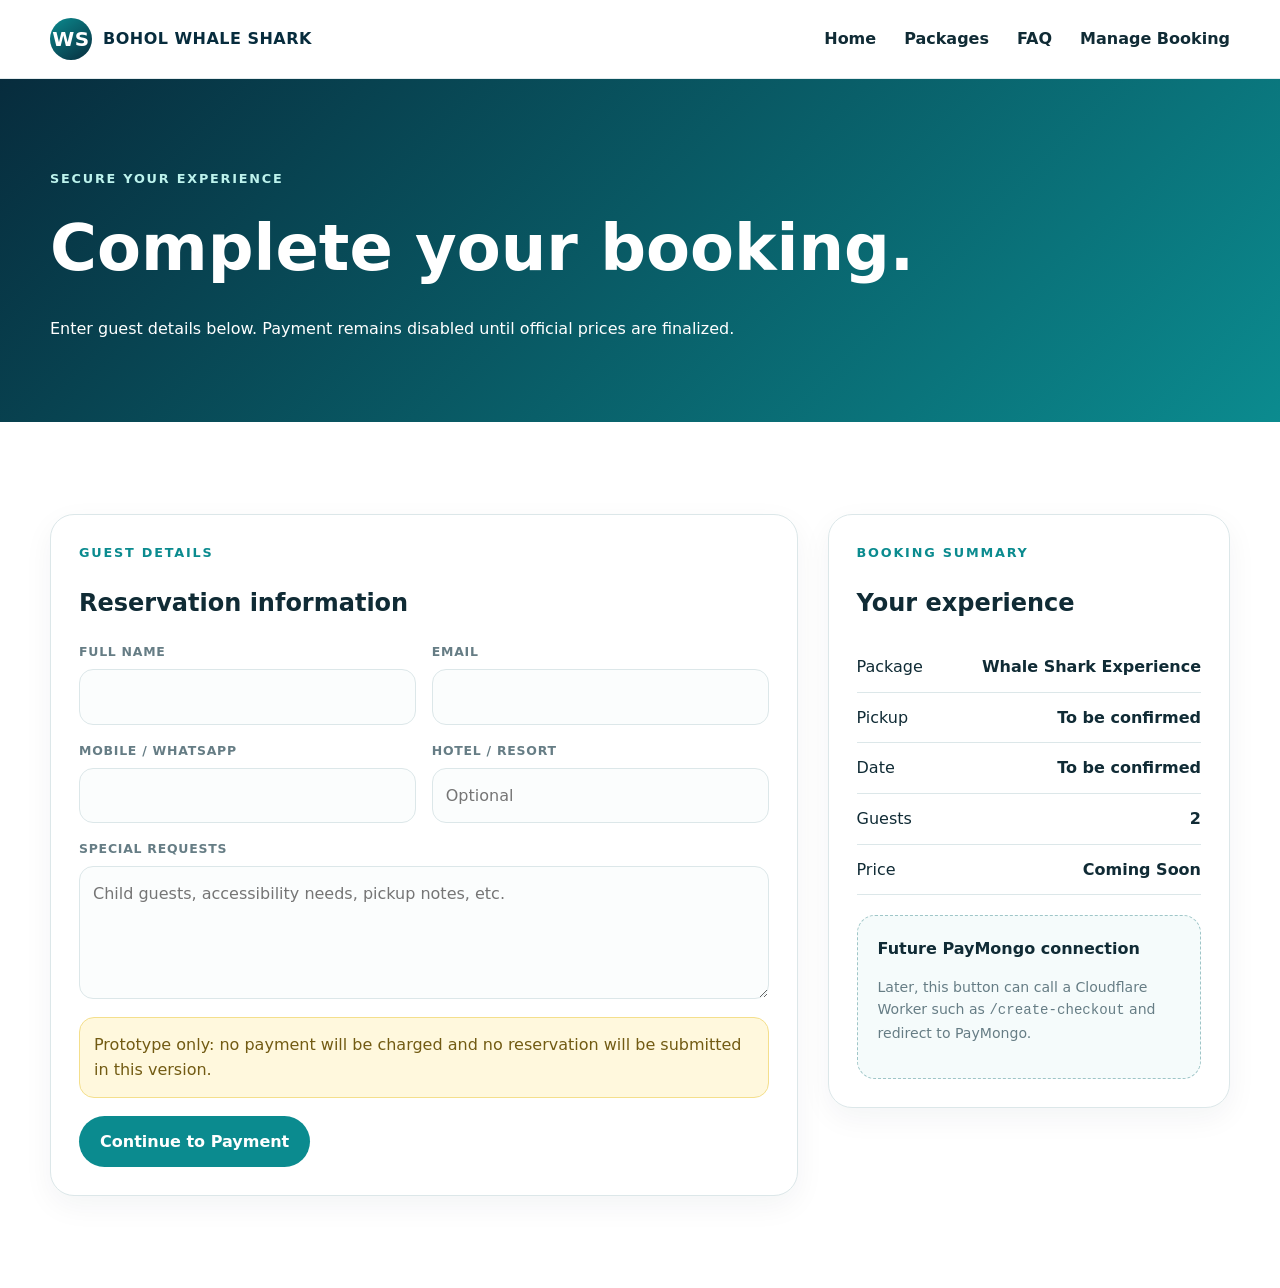
==== booking.html @ a41a9233 "Add files via upload" ====
<!doctype html><html lang="en"><head><meta charset="utf-8"><meta name="viewport" content="width=device-width,initial-scale=1"><title>Book Your Experience | Bohol Whale Shark</title><meta name="description" content="Book a Bohol whale shark experience."><link rel="icon" href="favicon.svg"><link rel="stylesheet" href="css/style.css"></head><body><header class="topbar"><div class="container nav"><a class="brand" href="index.html"><span class="brand-mark">WS</span><span>BOHOL WHALE SHARK</span></a><nav class="nav-links"><a href="index.html">Home</a><a href="index.html#packages">Packages</a><a href="index.html#faq">FAQ</a><a href="manage-booking.html">Manage Booking</a></nav><button class="menu-btn">☰</button></div></header><section class="page-hero"><div class="container"><p class="section-kicker" style="color:#bdf3ed">Secure your experience</p><h1>Complete your booking.</h1><p>Enter guest details below. Payment remains disabled until official prices are finalized.</p></div></section><main class="section"><div class="container booking-layout"><form class="form-card" id="reservationForm"><p class="section-kicker">Guest details</p><h2>Reservation information</h2><div class="form-grid"><div class="field"><label>Full name</label><input name="name" required autocomplete="name"></div><div class="field"><label>Email</label><input name="email" type="email" required autocomplete="email"></div><div class="field"><label>Mobile / WhatsApp</label><input name="phone" required autocomplete="tel"></div><div class="field"><label>Hotel / Resort</label><input name="hotel" placeholder="Optional"></div><div class="field full"><label>Special requests</label><textarea name="notes" rows="4" placeholder="Child guests, accessibility needs, pickup notes, etc."></textarea></div></div><div class="notice">Prototype only: no payment will be charged and no reservation will be submitted in this version.</div><button class="btn btn-primary" type="submit">Continue to Payment</button><div id="formMessage" class="placeholder-box" hidden></div></form><aside class="summary-card"><p class="section-kicker">Booking summary</p><h2>Your experience</h2><div class="summary-line"><span>Package</span><strong id="sumPackage">—</strong></div><div class="summary-line"><span>Pickup</span><strong id="sumPickup">—</strong></div><div class="summary-line"><span>Date</span><strong id="sumDate">—</strong></div><div class="summary-line"><span>Guests</span><strong id="sumGuests">2</strong></div><div class="summary-line"><span>Price</span><strong id="sumPrice">Coming Soon</strong></div><div class="placeholder-box"><strong>Future PayMongo connection</strong><p class="small">Later, this button can call a Cloudflare Worker such as <code>/create-checkout</code> and redirect to PayMongo.</p></div></aside></div></main><script src="js/config.js"></script><script src="js/booking.js"></script></body></html>
---- css/style.css ----
:root{--navy:#072c3d;--navy2:#0b3e53;--teal:#0b8b8f;--teal2:#13a7aa;--aqua:#daf5f2;--sand:#f4f1e8;--ink:#102b35;--muted:#667d85;--white:#fff;--line:#dce7e9;--shadow:0 20px 50px rgba(7,44,61,.12);--radius:24px;--max:1180px}
*{box-sizing:border-box}html{scroll-behavior:smooth}body{margin:0;font-family:Inter,ui-sans-serif,system-ui,-apple-system,BlinkMacSystemFont,"Segoe UI",sans-serif;color:var(--ink);background:#fff;line-height:1.6}a{color:inherit;text-decoration:none}button,input,select,textarea{font:inherit}.container{width:min(var(--max),calc(100% - 40px));margin:auto}.section{padding:92px 0}.section-kicker{margin:0 0 8px;color:var(--teal);font-size:.8rem;font-weight:800;letter-spacing:.14em;text-transform:uppercase}.section-title{margin:0;font-size:clamp(2rem,4vw,3.35rem);line-height:1.05;color:var(--navy)}.section-copy{max-width:720px;color:var(--muted);font-size:1.05rem}.topbar{position:sticky;top:0;z-index:50;background:rgba(255,255,255,.92);backdrop-filter:blur(18px);border-bottom:1px solid rgba(220,231,233,.8)}.nav{height:78px;display:flex;align-items:center;justify-content:space-between;gap:24px}.brand{display:flex;align-items:center;gap:11px;font-weight:900;letter-spacing:.03em;color:var(--navy)}.brand-mark{width:42px;height:42px;border-radius:50%;display:grid;place-items:center;background:linear-gradient(145deg,var(--teal),var(--navy));color:#fff;font-size:20px}.nav-links{display:flex;align-items:center;gap:28px;font-weight:650}.nav-cta,.btn{display:inline-flex;align-items:center;justify-content:center;gap:8px;border:0;border-radius:999px;padding:13px 21px;font-weight:800;cursor:pointer;transition:.2s}.nav-cta,.btn-primary{color:#fff;background:var(--teal)}.btn-primary:hover,.nav-cta:hover{background:var(--navy)}.btn-secondary{background:#fff;color:var(--navy);border:1px solid var(--line)}.menu-btn{display:none;border:0;background:none;font-size:25px}.hero{min-height:720px;color:#fff;display:flex;align-items:center;position:relative;overflow:hidden;background:linear-gradient(90deg,rgba(4,34,47,.86),rgba(4,34,47,.42)),url('https://images.unsplash.com/photo-1544551763-46a013bb70d5?auto=format&fit=crop&w=2000&q=85') center/cover}.hero:after{content:"";position:absolute;inset:auto -5% -160px -5%;height:260px;background:#fff;border-radius:50% 50% 0 0/25% 25% 0 0}.hero-inner{position:relative;z-index:2;padding:105px 0 170px;max-width:790px}.pill-row{display:flex;gap:10px;flex-wrap:wrap;margin-bottom:24px}.pill{border:1px solid rgba(255,255,255,.3);background:rgba(255,255,255,.12);backdrop-filter:blur(8px);border-radius:999px;padding:8px 13px;font-size:.82rem;font-weight:700}.hero h1{font-size:clamp(3rem,6.8vw,5.9rem);line-height:.96;letter-spacing:-.045em;margin:0 0 24px}.hero p{font-size:1.17rem;max-width:680px;color:rgba(255,255,255,.88)}.hero-actions{display:flex;gap:12px;flex-wrap:wrap;margin-top:30px}.hero .btn-secondary{background:rgba(255,255,255,.12);border-color:rgba(255,255,255,.4);color:#fff}.booking-wrap{position:relative;z-index:4;margin-top:-112px}.booking-card{background:#fff;border-radius:var(--radius);box-shadow:var(--shadow);padding:28px}.booking-head{display:flex;justify-content:space-between;align-items:flex-end;gap:20px;margin-bottom:19px}.booking-head h2{margin:0;color:var(--navy);font-size:1.6rem}.booking-head span{color:var(--muted);font-size:.92rem}.booking-grid{display:grid;grid-template-columns:1.5fr 1.3fr 1fr .8fr auto;gap:12px}.field{display:flex;flex-direction:column;gap:7px}.field label{font-size:.78rem;font-weight:800;color:var(--muted);text-transform:uppercase;letter-spacing:.06em}.field input,.field select,.field textarea{width:100%;border:1px solid var(--line);background:#fbfdfd;border-radius:14px;padding:14px 13px;color:var(--ink);outline:none}.field input:focus,.field select:focus,.field textarea:focus{border-color:var(--teal);box-shadow:0 0 0 3px rgba(11,139,143,.1)}.booking-grid .btn{align-self:end;min-height:50px}.cards{display:grid;grid-template-columns:repeat(2,1fr);gap:22px;margin-top:38px}.package-card{border:1px solid var(--line);border-radius:var(--radius);padding:28px;position:relative;background:#fff;box-shadow:0 10px 30px rgba(7,44,61,.05)}.package-card.featured{border-color:#aee2df;background:linear-gradient(180deg,#f8fffe,#fff)}.package-top{display:flex;justify-content:space-between;gap:20px}.badge{font-size:.72rem;font-weight:900;text-transform:uppercase;letter-spacing:.1em;color:var(--teal)}.package-code{font-size:.78rem;color:#90a0a5}.package-card h3{font-size:1.55rem;line-height:1.2;margin:8px 0}.package-meta{color:var(--muted);font-size:.92rem}.package-price{font-size:1.28rem;font-weight:900;color:var(--navy);margin:18px 0}.package-card ul{padding-left:18px;color:var(--muted)}.package-actions{display:flex;gap:10px;margin-top:22px}.stats{background:var(--navy);color:#fff}.stats-grid{display:grid;grid-template-columns:repeat(4,1fr);gap:22px}.stat{padding:24px;border-left:1px solid rgba(255,255,255,.16)}.stat strong{display:block;font-size:1.6rem}.stat span{color:rgba(255,255,255,.65)}.split{display:grid;grid-template-columns:1fr 1fr;gap:60px;align-items:center}.photo{min-height:520px;border-radius:32px;background:url('https://images.unsplash.com/photo-1560275619-4662e36fa65c?auto=format&fit=crop&w=1400&q=85') center/cover;box-shadow:var(--shadow)}.feature-list{display:grid;gap:16px;margin-top:28px}.feature{display:flex;gap:14px}.feature-icon{flex:0 0 42px;height:42px;border-radius:13px;background:var(--aqua);display:grid;place-items:center;color:var(--teal);font-weight:900}.feature strong{display:block;color:var(--navy)}.feature span{color:var(--muted)}.journey{background:#f7fbfb}.steps{display:grid;grid-template-columns:repeat(5,1fr);gap:16px;margin-top:38px}.step{background:#fff;border:1px solid var(--line);border-radius:20px;padding:22px}.step-num{width:38px;height:38px;border-radius:50%;display:grid;place-items:center;background:var(--teal);color:#fff;font-weight:900}.step h3{margin:14px 0 5px}.step p{margin:0;color:var(--muted);font-size:.94rem}.rules-grid{display:grid;grid-template-columns:1fr 1fr;gap:22px;margin-top:35px}.rule-card{border-radius:24px;padding:28px}.rule-card.do{background:#ecfbf5}.rule-card.dont{background:#fff4f2}.rule-card h3{margin-top:0}.rule-card li{margin:9px 0}.faq{background:var(--sand)}.faq-list{display:grid;gap:12px;margin-top:34px}.faq-item{background:#fff;border-radius:18px;border:1px solid rgba(7,44,61,.08);overflow:hidden}.faq-question{width:100%;padding:20px 22px;border:0;background:#fff;text-align:left;display:flex;justify-content:space-between;font-weight:850;color:var(--navy);cursor:pointer}.faq-answer{display:none;padding:0 22px 20px;color:var(--muted)}.faq-item.open .faq-answer{display:block}.cta-section{padding:80px 0}.cta-box{background:linear-gradient(135deg,var(--teal),var(--navy));color:#fff;border-radius:34px;padding:58px;display:flex;align-items:center;justify-content:space-between;gap:30px}.cta-box h2{font-size:clamp(2rem,4vw,3.2rem);line-height:1.05;margin:0}.footer{background:#051f2b;color:#fff;padding:64px 0 30px}.footer-grid{display:grid;grid-template-columns:1.5fr 1fr 1fr;gap:40px}.footer p,.footer a{color:rgba(255,255,255,.65)}.footer-links{display:grid;gap:9px}.footer-bottom{border-top:1px solid rgba(255,255,255,.12);margin-top:45px;padding-top:20px;color:rgba(255,255,255,.5);font-size:.85rem}.page-hero{background:linear-gradient(135deg,var(--navy),var(--teal));color:#fff;padding:90px 0 65px}.page-hero h1{font-size:clamp(2.4rem,5vw,4rem);margin:0 0 10px}.booking-layout{display:grid;grid-template-columns:1.3fr .7fr;gap:30px;align-items:start}.form-card,.summary-card{border:1px solid var(--line);border-radius:24px;padding:28px;background:#fff;box-shadow:0 10px 30px rgba(7,44,61,.05)}.summary-card{position:sticky;top:100px}.form-grid{display:grid;grid-template-columns:1fr 1fr;gap:16px}.form-grid .full{grid-column:1/-1}.notice{background:#fff8dd;border:1px solid #f4df8c;border-radius:15px;padding:14px;color:#725b13;margin:18px 0}.summary-line{display:flex;justify-content:space-between;gap:20px;border-bottom:1px solid var(--line);padding:12px 0}.summary-line:last-child{border-bottom:0}.placeholder-box{border:1px dashed #9fc6c8;background:#f5fbfb;border-radius:18px;padding:20px;margin-top:20px}.small{font-size:.88rem;color:var(--muted)}@media(max-width:900px){.nav-links{position:absolute;top:78px;left:0;right:0;background:#fff;padding:22px;display:none;flex-direction:column;align-items:flex-start;border-bottom:1px solid var(--line)}.nav-links.open{display:flex}.menu-btn{display:block}.nav-cta{display:none}.booking-grid{grid-template-columns:1fr 1fr}.booking-grid .btn{grid-column:1/-1}.cards,.split,.rules-grid,.booking-layout{grid-template-columns:1fr}.steps{grid-template-columns:1fr 1fr}.stats-grid{grid-template-columns:1fr 1fr}.footer-grid{grid-template-columns:1fr}.summary-card{position:static}.photo{min-height:420px}}@media(max-width:600px){.container{width:min(100% - 26px,var(--max))}.section{padding:68px 0}.hero{min-height:690px}.hero-inner{padding-top:82px}.booking-card{padding:20px}.booking-head{display:block}.booking-grid,.form-grid{grid-template-columns:1fr}.cards,.steps,.stats-grid{grid-template-columns:1fr}.cta-box{padding:34px;display:block}.cta-box .btn{margin-top:20px}.package-actions{flex-direction:column}.footer{padding-top:48px}}
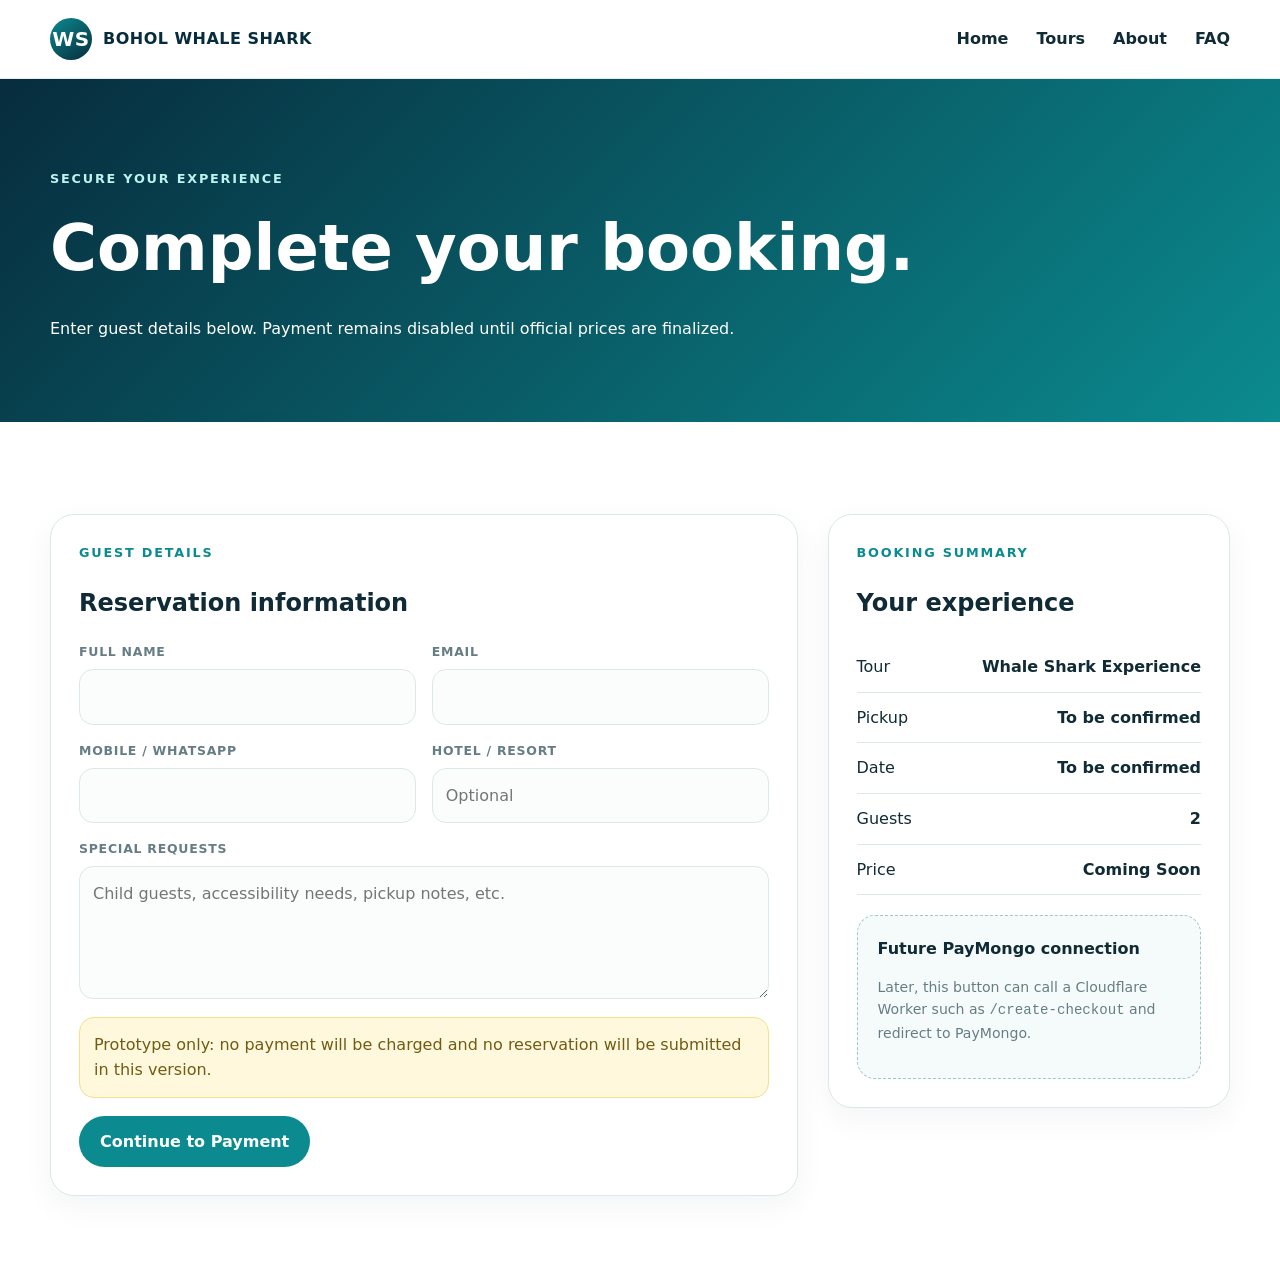
==== commit df66bf3a: "Add files via upload" ====
--- a/booking.html
+++ b/booking.html
@@ -1 +1 @@
-<!doctype html><html lang="en"><head><meta charset="utf-8"><meta name="viewport" content="width=device-width,initial-scale=1"><title>Book Your Experience | Bohol Whale Shark</title><meta name="description" content="Book a Bohol whale shark experience."><link rel="icon" href="favicon.svg"><link rel="stylesheet" href="css/style.css"></head><body><header class="topbar"><div class="container nav"><a class="brand" href="index.html"><span class="brand-mark">WS</span><span>BOHOL WHALE SHARK</span></a><nav class="nav-links"><a href="index.html">Home</a><a href="index.html#packages">Packages</a><a href="index.html#faq">FAQ</a><a href="manage-booking.html">Manage Booking</a></nav><button class="menu-btn">☰</button></div></header><section class="page-hero"><div class="container"><p class="section-kicker" style="color:#bdf3ed">Secure your experience</p><h1>Complete your booking.</h1><p>Enter guest details below. Payment remains disabled until official prices are finalized.</p></div></section><main class="section"><div class="container booking-layout"><form class="form-card" id="reservationForm"><p class="section-kicker">Guest details</p><h2>Reservation information</h2><div class="form-grid"><div class="field"><label>Full name</label><input name="name" required autocomplete="name"></div><div class="field"><label>Email</label><input name="email" type="email" required autocomplete="email"></div><div class="field"><label>Mobile / WhatsApp</label><input name="phone" required autocomplete="tel"></div><div class="field"><label>Hotel / Resort</label><input name="hotel" placeholder="Optional"></div><div class="field full"><label>Special requests</label><textarea name="notes" rows="4" placeholder="Child guests, accessibility needs, pickup notes, etc."></textarea></div></div><div class="notice">Prototype only: no payment will be charged and no reservation will be submitted in this version.</div><button class="btn btn-primary" type="submit">Continue to Payment</button><div id="formMessage" class="placeholder-box" hidden></div></form><aside class="summary-card"><p class="section-kicker">Booking summary</p><h2>Your experience</h2><div class="summary-line"><span>Package</span><strong id="sumPackage">—</strong></div><div class="summary-line"><span>Pickup</span><strong id="sumPickup">—</strong></div><div class="summary-line"><span>Date</span><strong id="sumDate">—</strong></div><div class="summary-line"><span>Guests</span><strong id="sumGuests">2</strong></div><div class="summary-line"><span>Price</span><strong id="sumPrice">Coming Soon</strong></div><div class="placeholder-box"><strong>Future PayMongo connection</strong><p class="small">Later, this button can call a Cloudflare Worker such as <code>/create-checkout</code> and redirect to PayMongo.</p></div></aside></div></main><script src="js/config.js"></script><script src="js/booking.js"></script></body></html>
+<!doctype html><html lang="en"><head><meta charset="utf-8"><meta name="viewport" content="width=device-width,initial-scale=1"><title>Book Your Experience | Bohol Whale Shark</title><meta name="description" content="Book a Bohol whale shark experience."><link rel="icon" href="favicon.svg"><link rel="stylesheet" href="css/style.css"></head><body><header class="topbar"><div class="container nav"><a class="brand" href="index.html"><span class="brand-mark">WS</span><span>BOHOL WHALE SHARK</span></a><nav class="nav-links"><a href="index.html">Home</a><a href="index.html#tours">Tours</a><a href="index.html#about">About</a><a href="faq.html">FAQ</a></nav><button class="menu-btn">☰</button></div></header><section class="page-hero"><div class="container"><p class="section-kicker" style="color:#bdf3ed">Secure your experience</p><h1>Complete your booking.</h1><p>Enter guest details below. Payment remains disabled until official prices are finalized.</p></div></section><main class="section"><div class="container booking-layout"><form class="form-card" id="reservationForm"><p class="section-kicker">Guest details</p><h2>Reservation information</h2><div class="form-grid"><div class="field"><label>Full name</label><input name="name" required autocomplete="name"></div><div class="field"><label>Email</label><input name="email" type="email" required autocomplete="email"></div><div class="field"><label>Mobile / WhatsApp</label><input name="phone" required autocomplete="tel"></div><div class="field"><label>Hotel / Resort</label><input name="hotel" placeholder="Optional"></div><div class="field full"><label>Special requests</label><textarea name="notes" rows="4" placeholder="Child guests, accessibility needs, pickup notes, etc."></textarea></div></div><div class="notice">Prototype only: no payment will be charged and no reservation will be submitted in this version.</div><button class="btn btn-primary" type="submit">Continue to Payment</button><div id="formMessage" class="placeholder-box" hidden></div></form><aside class="summary-card"><p class="section-kicker">Booking summary</p><h2>Your experience</h2><div class="summary-line"><span>Tour</span><strong id="sumPackage">—</strong></div><div class="summary-line"><span>Pickup</span><strong id="sumPickup">—</strong></div><div class="summary-line"><span>Date</span><strong id="sumDate">—</strong></div><div class="summary-line"><span>Guests</span><strong id="sumGuests">2</strong></div><div class="summary-line"><span>Price</span><strong id="sumPrice">Coming Soon</strong></div><div class="placeholder-box"><strong>Future PayMongo connection</strong><p class="small">Later, this button can call a Cloudflare Worker such as <code>/create-checkout</code> and redirect to PayMongo.</p></div></aside></div></main><script src="js/config.js"></script><script src="js/booking.js"></script></body></html>
--- a/css/style.css
+++ b/css/style.css
@@ -1,2 +1,9 @@
 :root{--navy:#072c3d;--navy2:#0b3e53;--teal:#0b8b8f;--teal2:#13a7aa;--aqua:#daf5f2;--sand:#f4f1e8;--ink:#102b35;--muted:#667d85;--white:#fff;--line:#dce7e9;--shadow:0 20px 50px rgba(7,44,61,.12);--radius:24px;--max:1180px}
 *{box-sizing:border-box}html{scroll-behavior:smooth}body{margin:0;font-family:Inter,ui-sans-serif,system-ui,-apple-system,BlinkMacSystemFont,"Segoe UI",sans-serif;color:var(--ink);background:#fff;line-height:1.6}a{color:inherit;text-decoration:none}button,input,select,textarea{font:inherit}.container{width:min(var(--max),calc(100% - 40px));margin:auto}.section{padding:92px 0}.section-kicker{margin:0 0 8px;color:var(--teal);font-size:.8rem;font-weight:800;letter-spacing:.14em;text-transform:uppercase}.section-title{margin:0;font-size:clamp(2rem,4vw,3.35rem);line-height:1.05;color:var(--navy)}.section-copy{max-width:720px;color:var(--muted);font-size:1.05rem}.topbar{position:sticky;top:0;z-index:50;background:rgba(255,255,255,.92);backdrop-filter:blur(18px);border-bottom:1px solid rgba(220,231,233,.8)}.nav{height:78px;display:flex;align-items:center;justify-content:space-between;gap:24px}.brand{display:flex;align-items:center;gap:11px;font-weight:900;letter-spacing:.03em;color:var(--navy)}.brand-mark{width:42px;height:42px;border-radius:50%;display:grid;place-items:center;background:linear-gradient(145deg,var(--teal),var(--navy));color:#fff;font-size:20px}.nav-links{display:flex;align-items:center;gap:28px;font-weight:650}.nav-cta,.btn{display:inline-flex;align-items:center;justify-content:center;gap:8px;border:0;border-radius:999px;padding:13px 21px;font-weight:800;cursor:pointer;transition:.2s}.nav-cta,.btn-primary{color:#fff;background:var(--teal)}.btn-primary:hover,.nav-cta:hover{background:var(--navy)}.btn-secondary{background:#fff;color:var(--navy);border:1px solid var(--line)}.menu-btn{display:none;border:0;background:none;font-size:25px}.hero{min-height:720px;color:#fff;display:flex;align-items:center;position:relative;overflow:hidden;background:linear-gradient(90deg,rgba(4,34,47,.86),rgba(4,34,47,.42)),url('https://images.unsplash.com/photo-1544551763-46a013bb70d5?auto=format&fit=crop&w=2000&q=85') center/cover}.hero:after{content:"";position:absolute;inset:auto -5% -160px -5%;height:260px;background:#fff;border-radius:50% 50% 0 0/25% 25% 0 0}.hero-inner{position:relative;z-index:2;padding:105px 0 170px;max-width:790px}.pill-row{display:flex;gap:10px;flex-wrap:wrap;margin-bottom:24px}.pill{border:1px solid rgba(255,255,255,.3);background:rgba(255,255,255,.12);backdrop-filter:blur(8px);border-radius:999px;padding:8px 13px;font-size:.82rem;font-weight:700}.hero h1{font-size:clamp(3rem,6.8vw,5.9rem);line-height:.96;letter-spacing:-.045em;margin:0 0 24px}.hero p{font-size:1.17rem;max-width:680px;color:rgba(255,255,255,.88)}.hero-actions{display:flex;gap:12px;flex-wrap:wrap;margin-top:30px}.hero .btn-secondary{background:rgba(255,255,255,.12);border-color:rgba(255,255,255,.4);color:#fff}.booking-wrap{position:relative;z-index:4;margin-top:-112px}.booking-card{background:#fff;border-radius:var(--radius);box-shadow:var(--shadow);padding:28px}.booking-head{display:flex;justify-content:space-between;align-items:flex-end;gap:20px;margin-bottom:19px}.booking-head h2{margin:0;color:var(--navy);font-size:1.6rem}.booking-head span{color:var(--muted);font-size:.92rem}.booking-grid{display:grid;grid-template-columns:1.5fr 1.3fr 1fr .8fr auto;gap:12px}.field{display:flex;flex-direction:column;gap:7px}.field label{font-size:.78rem;font-weight:800;color:var(--muted);text-transform:uppercase;letter-spacing:.06em}.field input,.field select,.field textarea{width:100%;border:1px solid var(--line);background:#fbfdfd;border-radius:14px;padding:14px 13px;color:var(--ink);outline:none}.field input:focus,.field select:focus,.field textarea:focus{border-color:var(--teal);box-shadow:0 0 0 3px rgba(11,139,143,.1)}.booking-grid .btn{align-self:end;min-height:50px}.cards{display:grid;grid-template-columns:repeat(2,1fr);gap:22px;margin-top:38px}.package-card{border:1px solid var(--line);border-radius:var(--radius);padding:28px;position:relative;background:#fff;box-shadow:0 10px 30px rgba(7,44,61,.05)}.package-card.featured{border-color:#aee2df;background:linear-gradient(180deg,#f8fffe,#fff)}.package-top{display:flex;justify-content:space-between;gap:20px}.badge{font-size:.72rem;font-weight:900;text-transform:uppercase;letter-spacing:.1em;color:var(--teal)}.package-code{font-size:.78rem;color:#90a0a5}.package-card h3{font-size:1.55rem;line-height:1.2;margin:8px 0}.package-meta{color:var(--muted);font-size:.92rem}.package-price{font-size:1.28rem;font-weight:900;color:var(--navy);margin:18px 0}.package-card ul{padding-left:18px;color:var(--muted)}.package-actions{display:flex;gap:10px;margin-top:22px}.stats{background:var(--navy);color:#fff}.stats-grid{display:grid;grid-template-columns:repeat(4,1fr);gap:22px}.stat{padding:24px;border-left:1px solid rgba(255,255,255,.16)}.stat strong{display:block;font-size:1.6rem}.stat span{color:rgba(255,255,255,.65)}.split{display:grid;grid-template-columns:1fr 1fr;gap:60px;align-items:center}.photo{min-height:520px;border-radius:32px;background:url('https://images.unsplash.com/photo-1560275619-4662e36fa65c?auto=format&fit=crop&w=1400&q=85') center/cover;box-shadow:var(--shadow)}.feature-list{display:grid;gap:16px;margin-top:28px}.feature{display:flex;gap:14px}.feature-icon{flex:0 0 42px;height:42px;border-radius:13px;background:var(--aqua);display:grid;place-items:center;color:var(--teal);font-weight:900}.feature strong{display:block;color:var(--navy)}.feature span{color:var(--muted)}.journey{background:#f7fbfb}.steps{display:grid;grid-template-columns:repeat(5,1fr);gap:16px;margin-top:38px}.step{background:#fff;border:1px solid var(--line);border-radius:20px;padding:22px}.step-num{width:38px;height:38px;border-radius:50%;display:grid;place-items:center;background:var(--teal);color:#fff;font-weight:900}.step h3{margin:14px 0 5px}.step p{margin:0;color:var(--muted);font-size:.94rem}.rules-grid{display:grid;grid-template-columns:1fr 1fr;gap:22px;margin-top:35px}.rule-card{border-radius:24px;padding:28px}.rule-card.do{background:#ecfbf5}.rule-card.dont{background:#fff4f2}.rule-card h3{margin-top:0}.rule-card li{margin:9px 0}.faq{background:var(--sand)}.faq-list{display:grid;gap:12px;margin-top:34px}.faq-item{background:#fff;border-radius:18px;border:1px solid rgba(7,44,61,.08);overflow:hidden}.faq-question{width:100%;padding:20px 22px;border:0;background:#fff;text-align:left;display:flex;justify-content:space-between;font-weight:850;color:var(--navy);cursor:pointer}.faq-answer{display:none;padding:0 22px 20px;color:var(--muted)}.faq-item.open .faq-answer{display:block}.cta-section{padding:80px 0}.cta-box{background:linear-gradient(135deg,var(--teal),var(--navy));color:#fff;border-radius:34px;padding:58px;display:flex;align-items:center;justify-content:space-between;gap:30px}.cta-box h2{font-size:clamp(2rem,4vw,3.2rem);line-height:1.05;margin:0}.footer{background:#051f2b;color:#fff;padding:64px 0 30px}.footer-grid{display:grid;grid-template-columns:1.5fr 1fr 1fr;gap:40px}.footer p,.footer a{color:rgba(255,255,255,.65)}.footer-links{display:grid;gap:9px}.footer-bottom{border-top:1px solid rgba(255,255,255,.12);margin-top:45px;padding-top:20px;color:rgba(255,255,255,.5);font-size:.85rem}.page-hero{background:linear-gradient(135deg,var(--navy),var(--teal));color:#fff;padding:90px 0 65px}.page-hero h1{font-size:clamp(2.4rem,5vw,4rem);margin:0 0 10px}.booking-layout{display:grid;grid-template-columns:1.3fr .7fr;gap:30px;align-items:start}.form-card,.summary-card{border:1px solid var(--line);border-radius:24px;padding:28px;background:#fff;box-shadow:0 10px 30px rgba(7,44,61,.05)}.summary-card{position:sticky;top:100px}.form-grid{display:grid;grid-template-columns:1fr 1fr;gap:16px}.form-grid .full{grid-column:1/-1}.notice{background:#fff8dd;border:1px solid #f4df8c;border-radius:15px;padding:14px;color:#725b13;margin:18px 0}.summary-line{display:flex;justify-content:space-between;gap:20px;border-bottom:1px solid var(--line);padding:12px 0}.summary-line:last-child{border-bottom:0}.placeholder-box{border:1px dashed #9fc6c8;background:#f5fbfb;border-radius:18px;padding:20px;margin-top:20px}.small{font-size:.88rem;color:var(--muted)}@media(max-width:900px){.nav-links{position:absolute;top:78px;left:0;right:0;background:#fff;padding:22px;display:none;flex-direction:column;align-items:flex-start;border-bottom:1px solid var(--line)}.nav-links.open{display:flex}.menu-btn{display:block}.nav-cta{display:none}.booking-grid{grid-template-columns:1fr 1fr}.booking-grid .btn{grid-column:1/-1}.cards,.split,.rules-grid,.booking-layout{grid-template-columns:1fr}.steps{grid-template-columns:1fr 1fr}.stats-grid{grid-template-columns:1fr 1fr}.footer-grid{grid-template-columns:1fr}.summary-card{position:static}.photo{min-height:420px}}@media(max-width:600px){.container{width:min(100% - 26px,var(--max))}.section{padding:68px 0}.hero{min-height:690px}.hero-inner{padding-top:82px}.booking-card{padding:20px}.booking-head{display:block}.booking-grid,.form-grid{grid-template-columns:1fr}.cards,.steps,.stats-grid{grid-template-columns:1fr}.cta-box{padding:34px;display:block}.cta-box .btn{margin-top:20px}.package-actions{flex-direction:column}.footer{padding-top:48px}}
+
+/* 2026-08-17 homepage + FAQ refresh */
+.hero{background:#052b3b;isolation:isolate}.hero-video{position:absolute;inset:0;width:100%;height:100%;object-fit:cover;z-index:-3}.hero-overlay{position:absolute;inset:0;background:linear-gradient(90deg,rgba(3,28,40,.88) 0%,rgba(3,28,40,.62) 48%,rgba(3,28,40,.28) 100%);z-index:-2}.hero:after{z-index:-1}.hero h1 span{color:#8ee5de}.opening-banner{display:inline-flex;align-items:center;border-radius:999px;padding:9px 14px;margin-bottom:14px;background:#fff;color:var(--navy);font-size:.78rem;line-height:1;font-weight:900;letter-spacing:.11em;box-shadow:0 10px 25px rgba(0,0,0,.12)}.nav-links a[aria-current="page"]{color:var(--teal)}.faq-preview{background:var(--sand)}.faq-preview-grid{display:grid;grid-template-columns:1fr auto;gap:40px;align-items:center}.faq-preview-grid .btn{white-space:nowrap}
+.faq-hero{background:linear-gradient(135deg,#062c3e,#0b6973);color:#fff;padding:90px 0 72px}.faq-hero-inner{max-width:900px}.faq-hero h1{margin:0;font-size:clamp(2.8rem,6vw,5.2rem);line-height:1}.faq-hero p{max-width:760px;color:rgba(255,255,255,.78);font-size:1.06rem}.faq-search-wrap{margin-top:30px;display:flex;align-items:center;gap:12px;max-width:720px;padding:8px 16px;border-radius:18px;background:#fff;box-shadow:var(--shadow)}.faq-search-wrap span{color:var(--teal);font-size:1.5rem}.faq-search-wrap input{width:100%;border:0;outline:0;padding:10px 0;color:var(--ink);background:transparent}.faq-updated{margin-top:15px;color:rgba(255,255,255,.58);font-size:.85rem}.faq-page{background:#f8fbfb}.faq-layout{display:grid;grid-template-columns:240px minmax(0,1fr);gap:56px;align-items:start}.faq-categories{position:sticky;top:105px;display:grid;gap:4px;border:1px solid var(--line);background:#fff;border-radius:20px;padding:18px;box-shadow:0 10px 28px rgba(7,44,61,.05)}.faq-categories strong{padding:8px 10px;color:var(--navy)}.faq-categories a{padding:9px 10px;border-radius:10px;color:var(--muted);font-size:.9rem}.faq-categories a:hover{background:var(--aqua);color:var(--navy)}.faq-content{min-width:0}.faq-category{scroll-margin-top:110px;margin-bottom:58px}.faq-category h2{margin:0 0 18px;color:var(--navy);font-size:clamp(1.8rem,3vw,2.5rem)}.faq-detail{background:#fff;border:1px solid var(--line);border-radius:16px;margin:10px 0;overflow:hidden}.faq-detail summary{cursor:pointer;list-style:none;padding:20px 54px 20px 20px;font-weight:800;color:var(--navy);position:relative}.faq-detail summary::-webkit-details-marker{display:none}.faq-detail summary:after{content:"+";position:absolute;right:20px;top:50%;transform:translateY(-50%);font-size:1.25rem;color:var(--teal)}.faq-detail[open] summary:after{content:"−"}.faq-detail p{margin:0;padding:0 20px 20px;color:var(--muted)}.faq-no-results{padding:32px;border:1px dashed #9fc6c8;border-radius:18px;text-align:center;color:var(--muted);background:#fff}
+@media(max-width:900px){.faq-preview-grid,.faq-layout{grid-template-columns:1fr}.faq-categories{position:static;grid-template-columns:repeat(2,minmax(0,1fr))}.faq-categories strong{grid-column:1/-1}.faq-hero{padding-top:70px}.hero-overlay{background:linear-gradient(90deg,rgba(3,28,40,.86),rgba(3,28,40,.5))}}
+@media(max-width:600px){.opening-banner{font-size:.69rem}.faq-categories{grid-template-columns:1fr}.faq-preview-grid{gap:22px}.faq-hero{padding:58px 0}.faq-search-wrap{border-radius:14px}.hero-video{object-position:center center}}
+@media(prefers-reduced-motion:reduce){.hero-video{display:none}.hero{background:linear-gradient(90deg,rgba(4,34,47,.86),rgba(4,34,47,.42)),url('../assets/bohol-whaleshark-poster.jpg') center/cover}}
